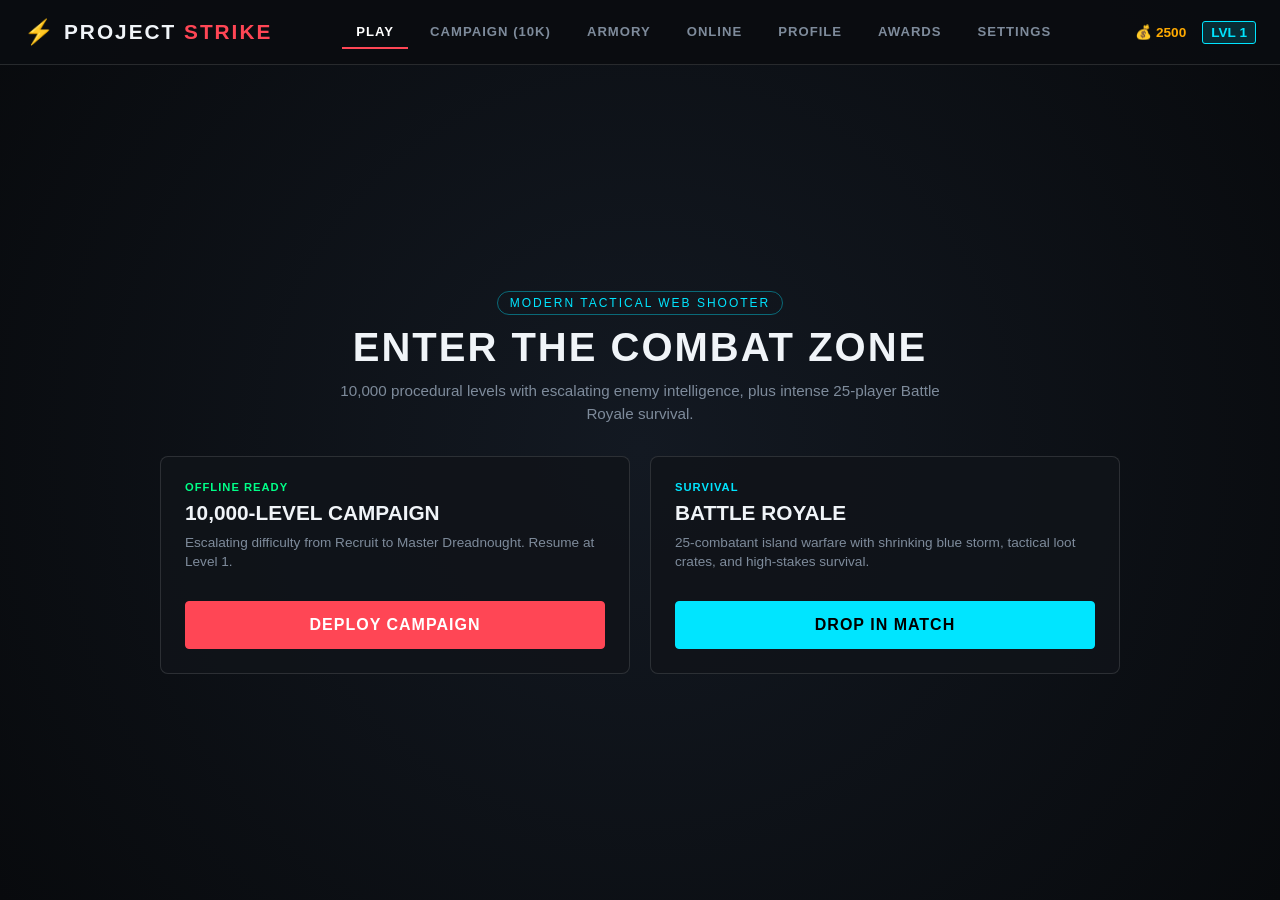
==== project-strike/index.html @ 1342c11d "Deploy Project Strike 3D game to /project-strike" ====
<!DOCTYPE html>
<html lang="en">
<head>
  <meta charset="UTF-8">
  <meta name="viewport" content="width=device-width, initial-scale=1.0, maximum-scale=1.0, user-scalable=no, viewport-fit=cover">
  <meta name="theme-color" content="#ff4655">
  <meta name="description" content="Project Strike: AAA-grade 3D browser battle shooter with 10,000 campaign levels and Battle Royale survival.">
  <title>PROJECT STRIKE | 3D Battle Shooter</title>
  <link rel="manifest" href="./assets/manifest-DiQVpED8.json">
  <style>
    :root {
      --bg-dark: #090b0e;
      --bg-panel: rgba(16, 20, 26, 0.88);
      --accent-red: #ff4655;
      --accent-cyan: #00e5ff;
      --accent-green: #00ff88;
      --accent-gold: #ffaa00;
      --text-main: #f0f4f8;
      --text-muted: #7e8b9b;
      --border-color: rgba(255, 255, 255, 0.12);
      --font-family: -apple-system, BlinkMacSystemFont, "Segoe UI", Roboto, "Helvetica Neue", Arial, sans-serif;
    }

    * {
      box-sizing: border-box;
      user-select: none;
      -webkit-user-select: none;
      margin: 0;
      padding: 0;
    }

    html, body {
      width: 100%;
      height: 100%;
      overflow: hidden;
      background-color: var(--bg-dark);
      font-family: var(--font-family);
      color: var(--text-main);
      touch-action: none;
    }

    canvas {
      display: block;
      width: 100%;
      height: 100%;
    }

    /* Loading Screen */
    #loading-screen {
      position: fixed;
      top: 0;
      left: 0;
      width: 100%;
      height: 100%;
      background: #090b0e;
      display: flex;
      flex-direction: column;
      align-items: center;
      justify-content: center;
      z-index: 9999;
      transition: opacity 0.4s ease;
    }

    .loading-logo {
      font-size: 2.8rem;
      font-weight: 900;
      letter-spacing: 4px;
      margin-bottom: 25px;
      text-shadow: 0 0 20px rgba(255, 70, 85, 0.6);
    }
    .loading-logo span { color: var(--accent-red); }

    .loading-bar-bg {
      width: 280px;
      height: 6px;
      background: rgba(255, 255, 255, 0.1);
      border-radius: 3px;
      overflow: hidden;
      margin-bottom: 12px;
    }
    #loading-bar-fill {
      width: 15%;
      height: 100%;
      background: linear-gradient(90deg, var(--accent-red), var(--accent-cyan));
      transition: width 0.1s ease;
    }
    .loading-text {
      font-size: 0.85rem;
      letter-spacing: 2px;
      color: var(--text-muted);
    }

    /* Buttons */
    .cyber-btn {
      background: rgba(255, 255, 255, 0.08);
      border: 1px solid var(--border-color);
      color: #fff;
      font-weight: 700;
      padding: 10px 20px;
      border-radius: 4px;
      cursor: pointer;
      font-size: 0.85rem;
      letter-spacing: 1px;
      transition: all 0.2s;
    }
    .cyber-btn:hover {
      background: rgba(255, 255, 255, 0.16);
      border-color: var(--accent-cyan);
    }
    .cyber-btn.primary {
      background: var(--accent-red);
      border-color: var(--accent-red);
    }
    .cyber-btn.primary:hover {
      background: #ff5e6c;
      box-shadow: 0 0 15px rgba(255, 70, 85, 0.5);
    }
    .cyber-btn.accent {
      background: var(--accent-cyan);
      border-color: var(--accent-cyan);
      color: #000;
    }
    .cyber-btn.danger {
      background: #c62828;
      border-color: #c62828;
    }
    .cyber-btn.large {
      padding: 14px 28px;
      font-size: 1rem;
      width: 100%;
      margin-top: 15px;
    }

    /* Main Menu */
    #main-menu {
      position: fixed;
      top: 0;
      left: 0;
      width: 100%;
      height: 100%;
      display: flex;
      flex-direction: column;
      z-index: 100;
      background: radial-gradient(circle at center, #131922 0%, #080a0d 100%);
    }

    #menu-header {
      height: 65px;
      display: flex;
      align-items: center;
      justify-content: space-between;
      padding: 0 24px;
      border-bottom: 1px solid var(--border-color);
      background: rgba(10, 12, 16, 0.95);
    }

    .brand {
      display: flex;
      align-items: center;
      gap: 8px;
      font-size: 1.3rem;
      font-weight: 900;
      letter-spacing: 2px;
    }
    .brand .accent { color: var(--accent-red); }
    .brand .logo-symbol { color: var(--accent-cyan); font-size: 1.5rem; }

    .nav-tabs {
      display: flex;
      gap: 8px;
      overflow-x: auto;
    }
    .nav-btn {
      background: none;
      border: none;
      color: var(--text-muted);
      font-weight: 700;
      font-size: 0.82rem;
      letter-spacing: 1px;
      padding: 8px 14px;
      cursor: pointer;
      border-bottom: 2px solid transparent;
      transition: all 0.2s;
    }
    .nav-btn:hover, .nav-btn.active {
      color: #fff;
      border-color: var(--accent-red);
    }

    .header-user-badge {
      display: flex;
      align-items: center;
      gap: 16px;
      font-size: 0.85rem;
      font-weight: 700;
    }
    .currency { color: var(--accent-gold); }
    .user-lvl {
      background: rgba(0, 229, 255, 0.15);
      border: 1px solid var(--accent-cyan);
      color: var(--accent-cyan);
      padding: 3px 8px;
      border-radius: 3px;
    }

    #menu-content {
      flex: 1;
      overflow-y: auto;
      padding: 24px;
      display: flex;
      align-items: center;
      justify-content: center;
    }

    .menu-tab-pane {
      display: none;
      width: 100%;
      max-width: 960px;
    }
    .menu-tab-pane.active {
      display: block;
    }

    /* Home Hero */
    .hero-banner {
      text-align: center;
    }
    .hero-badge {
      display: inline-block;
      font-size: 0.75rem;
      letter-spacing: 2px;
      color: var(--accent-cyan);
      margin-bottom: 10px;
      border: 1px solid rgba(0, 229, 255, 0.4);
      padding: 4px 12px;
      border-radius: 20px;
    }
    .hero-title {
      font-size: 2.5rem;
      font-weight: 900;
      letter-spacing: 2px;
      margin-bottom: 10px;
    }
    .hero-desc {
      color: var(--text-muted);
      max-width: 600px;
      margin: 0 auto 30px;
      font-size: 0.95rem;
      line-height: 1.5;
    }

    .mode-cards {
      display: grid;
      grid-template-columns: repeat(auto-fit, minmax(280px, 1fr));
      gap: 20px;
      text-align: left;
    }
    .mode-card {
      background: var(--bg-panel);
      border: 1px solid var(--border-color);
      border-radius: 8px;
      padding: 24px;
      position: relative;
      transition: all 0.25s;
    }
    .mode-card:hover {
      transform: translateY(-4px);
      border-color: var(--accent-red);
      box-shadow: 0 10px 30px rgba(0,0,0,0.5);
    }
    .mode-card.br-card:hover {
      border-color: var(--accent-cyan);
    }
    .card-tag {
      font-size: 0.7rem;
      font-weight: 800;
      letter-spacing: 1px;
      color: var(--accent-green);
      margin-bottom: 8px;
    }
    .br-tag { color: var(--accent-cyan); }
    .mode-card h3 {
      font-size: 1.3rem;
      margin-bottom: 8px;
    }
    .mode-card p {
      color: var(--text-muted);
      font-size: 0.85rem;
      line-height: 1.4;
      margin-bottom: 15px;
    }

    /* Campaign Tab */
    .campaign-header {
      margin-bottom: 20px;
    }
    .level-jump-bar {
      display: flex;
      align-items: center;
      gap: 10px;
      flex-wrap: wrap;
      background: var(--bg-panel);
      padding: 16px;
      border-radius: 6px;
      border: 1px solid var(--border-color);
      margin-bottom: 20px;
    }
    .level-jump-bar input {
      width: 100px;
      background: #0d1117;
      border: 1px solid var(--border-color);
      color: #fff;
      padding: 8px;
      border-radius: 4px;
      font-size: 1rem;
      font-weight: bold;
    }
    .preview-card {
      background: var(--bg-panel);
      border: 1px solid var(--border-color);
      padding: 20px;
      border-radius: 6px;
    }
    .tier-pill {
      font-weight: 800;
      font-size: 0.85rem;
      margin-bottom: 8px;
    }
    .preview-stats-grid {
      display: grid;
      grid-template-columns: repeat(auto-fit, minmax(140px, 1fr));
      gap: 10px;
      margin: 15px 0;
      background: rgba(0, 0, 0, 0.3);
      padding: 12px;
      border-radius: 4px;
      font-size: 0.9rem;
    }

    /* Armory Tab */
    .armory-layout {
      display: grid;
      grid-template-columns: 260px 1fr;
      gap: 20px;
      background: var(--bg-panel);
      border: 1px solid var(--border-color);
      border-radius: 8px;
      padding: 20px;
      min-height: 380px;
    }
    .weapons-sidebar {
      display: flex;
      flex-direction: column;
      gap: 8px;
      max-height: 380px;
      overflow-y: auto;
      padding-right: 8px;
    }
    .armory-item {
      padding: 10px 14px;
      background: rgba(255, 255, 255, 0.04);
      border: 1px solid transparent;
      border-radius: 4px;
      cursor: pointer;
    }
    .armory-item:hover, .armory-item.active {
      background: rgba(255, 255, 255, 0.1);
      border-color: var(--accent-cyan);
    }
    .armory-item .w-name { font-weight: 700; font-size: 0.9rem; }
    .armory-item .w-cat { font-size: 0.75rem; color: var(--text-muted); margin-top: 2px; }

    .weapon-details-pane {
      padding-left: 20px;
      border-left: 1px solid var(--border-color);
    }
    .armory-cat { color: var(--accent-cyan); font-size: 0.85rem; margin-bottom: 15px; }
    .stat-bars { display: flex; flex-direction: column; gap: 12px; margin-bottom: 20px; }
    .stat-row { display: flex; align-items: center; justify-content: space-between; font-size: 0.85rem; }
    .stat-row .bar-bg { width: 60%; height: 8px; background: #1a2028; border-radius: 4px; overflow: hidden; }
    .stat-row .bar-fill { height: 100%; background: var(--accent-cyan); width: 50%; }
    .armory-actions { display: flex; gap: 10px; }

    /* Profile & Settings & Multiplayer */
    .profile-grid, .settings-card, .mp-lobby-container {
      background: var(--bg-panel);
      border: 1px solid var(--border-color);
      border-radius: 8px;
      padding: 24px;
    }
    .profile-grid {
      display: grid;
      grid-template-columns: repeat(auto-fit, minmax(200px, 1fr));
      gap: 16px;
      margin-top: 15px;
    }
    .p-item { background: rgba(0,0,0,0.3); padding: 12px; border-radius: 4px; }
    .p-item .lbl { display: block; font-size: 0.75rem; color: var(--text-muted); margin-bottom: 4px; }
    .p-item .val { font-size: 1.1rem; font-weight: bold; color: var(--accent-cyan); }

    .setting-group { margin: 15px 0; display: flex; flex-direction: column; gap: 6px; }
    .setting-group label { font-size: 0.85rem; color: var(--text-muted); }
    .setting-group input[type="range"] { accent-color: var(--accent-red); }
    .cyber-select { background: #0c0e12; border: 1px solid var(--border-color); color: #fff; padding: 8px; border-radius: 4px; }
    .save-management { display: flex; gap: 10px; margin-top: 25px; flex-wrap: wrap; }

    .achievements-list { display: grid; grid-template-columns: repeat(auto-fit, minmax(280px, 1fr)); gap: 12px; }
    .achievement-card {
      background: var(--bg-panel);
      border: 1px solid var(--border-color);
      padding: 14px;
      border-radius: 6px;
      display: flex;
      align-items: center;
      gap: 12px;
    }
    .achievement-card.unlocked { border-color: var(--accent-green); background: rgba(0, 255, 136, 0.05); }
    .ach-icon { font-size: 1.6rem; }
    .ach-info h4 { font-size: 0.9rem; margin-bottom: 2px; }
    .ach-info p { font-size: 0.75rem; color: var(--text-muted); }
    .ach-status { margin-left: auto; font-size: 0.7rem; font-weight: 800; color: var(--text-muted); }
    .achievement-card.unlocked .ach-status { color: var(--accent-green); }

    /* In-Game HUD */
    #game-hud {
      position: fixed;
      top: 0;
      left: 0;
      width: 100%;
      height: 100%;
      pointer-events: none;
      z-index: 50;
      display: flex;
      flex-direction: column;
      justify-content: space-between;
      padding: 16px;
    }

    #hud-top {
      display: flex;
      justify-content: space-between;
      align-items: flex-start;
    }
    #compass-container {
      background: rgba(10, 15, 20, 0.7);
      border: 1px solid var(--border-color);
      padding: 6px 14px;
      border-radius: 4px;
      font-weight: bold;
      font-size: 0.85rem;
      letter-spacing: 1px;
    }
    #match-info-badge {
      display: flex;
      flex-direction: column;
      align-items: center;
      background: rgba(10, 15, 20, 0.7);
      border: 1px solid var(--border-color);
      padding: 6px 16px;
      border-radius: 4px;
    }
    #hud-level-badge { font-weight: 800; color: var(--accent-cyan); font-size: 0.85rem; }
    #hud-objective-desc { font-size: 0.75rem; color: var(--text-muted); margin-top: 2px; }

    #br-info-badge {
      display: flex;
      gap: 12px;
      background: rgba(10, 15, 20, 0.7);
      border: 1px solid var(--border-color);
      padding: 6px 14px;
      border-radius: 4px;
    }
    .br-stat .label { font-size: 0.65rem; color: var(--text-muted); display: block; }
    .br-stat .val { font-size: 0.95rem; font-weight: bold; color: var(--accent-gold); }

    /* Boss Bar */
    #boss-hud-container {
      width: 450px;
      max-width: 90%;
      margin: 10px auto 0;
      text-align: center;
    }
    #boss-name { font-size: 0.85rem; font-weight: 800; letter-spacing: 2px; color: #ff3344; margin-bottom: 4px; }
    .boss-bar-bg {
      height: 12px;
      background: rgba(0, 0, 0, 0.7);
      border: 1px solid #ff3344;
      border-radius: 6px;
      overflow: hidden;
      position: relative;
    }
    #boss-hp-fill { height: 100%; background: #ff3344; width: 100%; transition: width 0.1s; }
    #boss-shield-fill { position: absolute; top: 0; left: 0; height: 100%; background: #00e5ff; width: 100%; opacity: 0.8; }

    /* Kill Feed */
    #kill-feed-container {
      position: absolute;
      top: 75px;
      right: 16px;
      display: flex;
      flex-direction: column;
      gap: 6px;
    }
    .kill-feed-item {
      background: rgba(0, 0, 0, 0.65);
      border-left: 3px solid var(--accent-red);
      padding: 4px 10px;
      font-size: 0.75rem;
      border-radius: 2px;
      animation: fadeIn 0.2s ease;
    }
    .kill-feed-item .killer { color: var(--accent-green); font-weight: bold; }
    .kill-feed-item .victim { color: #ff5566; font-weight: bold; }

    /* Crosshair */
    #crosshair {
      position: fixed;
      top: 50%;
      left: 50%;
      transform: translate(-50%, -50%);
      pointer-events: none;
      width: 32px;
      height: 32px;
    }
    .ch-part { position: absolute; background: #00ff88; border-radius: 1px; transition: transform 0.1s ease; }
    .ch-top { width: 2px; height: 8px; top: 0; left: 15px; }
    .ch-bottom { width: 2px; height: 8px; bottom: 0; left: 15px; }
    .ch-left { height: 2px; width: 8px; left: 0; top: 15px; }
    .ch-right { height: 2px; width: 8px; right: 0; top: 15px; }
    .ch-dot { width: 2px; height: 2px; top: 15px; left: 15px; background: #fff; }

    #crosshair.moving .ch-top { transform: translateY(-4px); }
    #crosshair.moving .ch-bottom { transform: translateY(4px); }
    #crosshair.moving .ch-left { transform: translateX(-4px); }
    #crosshair.moving .ch-right { transform: translateX(4px); }
    #crosshair.ads-active .ch-part { opacity: 0.35; }

    .hitmarker-x {
      position: absolute;
      top: 50%;
      left: 50%;
      width: 20px;
      height: 20px;
      transform: translate(-50%, -50%) rotate(45deg);
      display: none;
    }
    .hitmarker-x.active { display: block; }
    .hitmarker-x::before, .hitmarker-x::after {
      content: '';
      position: absolute;
      background: #fff;
    }
    .hitmarker-x::before { width: 2px; height: 100%; left: 9px; }
    .hitmarker-x::after { height: 2px; width: 100%; top: 9px; }
    .hitmarker-x.headshot::before, .hitmarker-x.headshot::after { background: #ff2233; }

    /* Damage Vignette */
    #damage-vignette {
      position: fixed;
      top: 0;
      left: 0;
      width: 100%;
      height: 100%;
      box-shadow: inset 0 0 80px rgba(255, 0, 0, 0.8);
      pointer-events: none;
      opacity: 0;
      transition: opacity 0.15s ease;
      z-index: 40;
    }

    /* Damage numbers */
    .damage-popup {
      position: fixed;
      color: #ffff00;
      font-weight: 900;
      font-size: 1.2rem;
      pointer-events: none;
      text-shadow: 0 0 5px #000, 1px 1px 2px #000;
      z-index: 60;
    }
    .damage-popup.headshot {
      color: #ff3344;
      font-size: 1.6rem;
    }

    /* Bottom HUD */
    #hud-bottom {
      display: flex;
      justify-content: space-between;
      align-items: flex-end;
    }
    #hud-vitals {
      display: flex;
      flex-direction: column;
      gap: 6px;
      width: 220px;
      background: rgba(10, 15, 20, 0.7);
      padding: 10px 14px;
      border-radius: 6px;
      border: 1px solid var(--border-color);
    }
    .bar-group { display: flex; align-items: center; gap: 8px; }
    .bar-icon { font-size: 0.9rem; }
    .meter-bg { flex: 1; height: 8px; background: rgba(255,255,255,0.1); border-radius: 4px; overflow: hidden; }
    .meter-fill { height: 100%; border-radius: 4px; transition: width 0.1s; }
    .meter-fill.armor { background: var(--accent-cyan); width: 50%; }
    .meter-fill.health { background: var(--accent-green); width: 100%; }
    .meter-fill.stamina { background: var(--accent-gold); width: 100%; }
    .meter-num { font-size: 0.8rem; font-weight: bold; width: 30px; text-align: right; }

    #hud-weapon {
      text-align: center;
      background: rgba(10, 15, 20, 0.7);
      border: 1px solid var(--border-color);
      padding: 10px 20px;
      border-radius: 6px;
    }
    #weapon-name-display { font-weight: 800; font-size: 1.1rem; color: #fff; }
    #ammo-display { font-size: 1.6rem; font-weight: 900; }
    #ammo-mag { color: var(--accent-cyan); }
    .ammo-slash { color: var(--text-muted); font-size: 1.2rem; }
    #ammo-reserve { color: var(--text-muted); font-size: 1.1rem; }
    #medkit-counter { font-size: 0.85rem; color: var(--accent-green); margin-top: 4px; font-weight: bold; }

    #minimap-wrapper {
      width: 120px;
      height: 120px;
      border-radius: 50%;
      overflow: hidden;
      border: 2px solid var(--border-color);
      box-shadow: 0 0 15px rgba(0,0,0,0.6);
    }

    /* Game Over Overlay */
    #game-over-overlay {
      position: fixed;
      top: 0;
      left: 0;
      width: 100%;
      height: 100%;
      background: rgba(0, 0, 0, 0.85);
      display: flex;
      align-items: center;
      justify-content: center;
      z-index: 200;
      pointer-events: auto;
    }
    .overlay-card {
      background: var(--bg-panel);
      border: 1px solid var(--border-color);
      border-radius: 8px;
      padding: 32px;
      text-align: center;
      max-width: 440px;
      width: 90%;
    }
    .overlay-card h1 { font-size: 2rem; font-weight: 900; margin-bottom: 8px; }
    .overlay-card p { color: var(--text-muted); font-size: 0.95rem; margin-bottom: 20px; }
    #game-over-rewards {
      display: flex;
      justify-content: center;
      gap: 20px;
      margin-bottom: 24px;
      font-size: 1.2rem;
      font-weight: bold;
      color: var(--accent-gold);
    }
    .overlay-buttons { display: flex; flex-direction: column; gap: 10px; }

    /* Performance Monitor */
    #perf-monitor {
      position: fixed;
      bottom: 8px;
      left: 8px;
      background: rgba(0,0,0,0.6);
      padding: 4px 8px;
      border-radius: 4px;
      font-size: 0.7rem;
      font-family: monospace;
      color: var(--accent-green);
      pointer-events: none;
      z-index: 90;
    }

    /* Mobile Touch Controls */
    #touch-controls-container {
      position: fixed;
      top: 0;
      left: 0;
      width: 100%;
      height: 100%;
      pointer-events: none;
      z-index: 80;
    }
    #joystick-zone {
      position: absolute;
      left: 0;
      bottom: 0;
      width: 45%;
      height: 65%;
      pointer-events: auto;
    }
    #joystick-base {
      position: absolute;
      width: 110px;
      height: 110px;
      border-radius: 50%;
      border: 2px solid rgba(255, 255, 255, 0.25);
      background: rgba(0, 0, 0, 0.35);
      transform: translate(-50%, -50%);
      display: none;
      pointer-events: none;
    }
    #joystick-stick {
      position: absolute;
      top: 50%;
      left: 50%;
      width: 44px;
      height: 44px;
      border-radius: 50%;
      background: var(--accent-cyan);
      box-shadow: 0 0 10px var(--accent-cyan);
      transform: translate(-50%, -50%);
    }

    #touch-actions {
      position: absolute;
      right: 16px;
      bottom: 20px;
      display: grid;
      grid-template-columns: repeat(3, 58px);
      gap: 12px;
      pointer-events: auto;
    }
    .touch-btn {
      width: 58px;
      height: 58px;
      border-radius: 50%;
      background: rgba(20, 26, 35, 0.75);
      border: 2px solid rgba(255, 255, 255, 0.2);
      color: #fff;
      font-size: 1.3rem;
      display: flex;
      align-items: center;
      justify-content: center;
      cursor: pointer;
      touch-action: none;
    }
    .touch-btn:active {
      transform: scale(0.92);
      background: rgba(255, 255, 255, 0.3);
    }
    .touch-btn.fire-btn {
      background: rgba(255, 70, 85, 0.85);
      border-color: #ff4655;
      font-size: 1.6rem;
      grid-column: 2 / 3;
      grid-row: 1 / 2;
    }

    @keyframes fadeIn {
      from { opacity: 0; transform: translateX(10px); }
      to { opacity: 1; transform: translateX(0); }
    }

    /* Small Screen Responsive */
    @media (max-width: 768px) {
      .hero-title { font-size: 1.8rem; }
      .nav-tabs { max-width: 60%; }
      .armory-layout { grid-template-columns: 1fr; }
      #hud-bottom { flex-wrap: wrap; gap: 10px; }
      #minimap-wrapper { width: 90px; height: 90px; }
    }
  </style>
  <script type="module" crossorigin src="./assets/index-BllBB9-k.js"></script>
</head>
<body>

  <!-- Loading Splash Screen -->
  <div id="loading-screen">
    <div class="loading-logo">PROJECT <span>STRIKE</span></div>
    <div class="loading-bar-bg">
      <div id="loading-bar-fill"></div>
    </div>
    <div class="loading-text">INITIALIZING HIGH-PRECISION TACTICAL ENGINE...</div>
  </div>

</body>
</html>
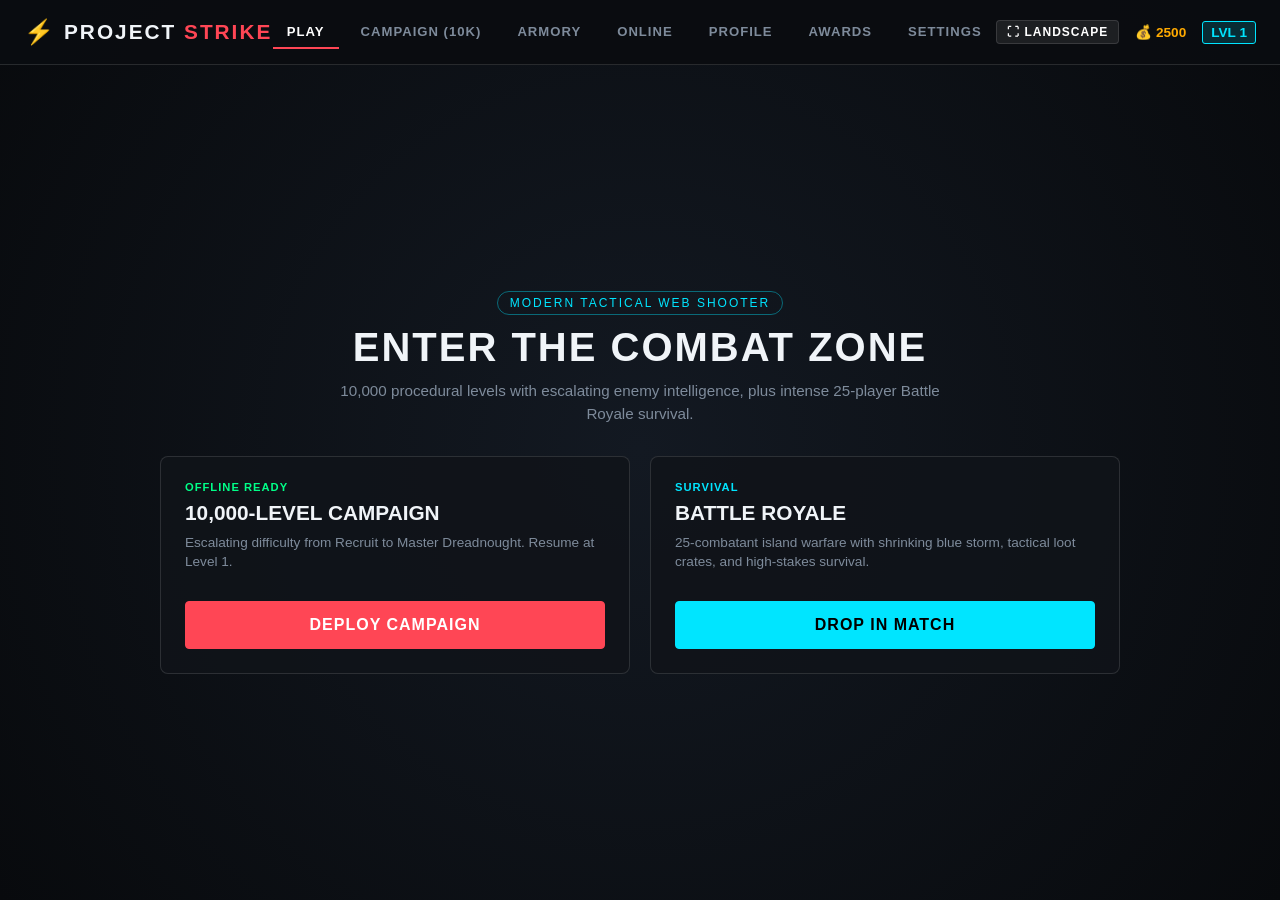
==== commit 91ca9206: "Update Project Strike with mobile horizontal landscape lock" ====
--- a/project-strike/index.html
+++ b/project-strike/index.html
@@ -763,6 +763,117 @@
       to { opacity: 1; transform: translateX(0); }
     }
 
+    /* Rotate Device Landscape Overlay */
+    #rotate-device-overlay {
+      position: fixed;
+      top: 0;
+      left: 0;
+      width: 100vw;
+      height: 100vh;
+      background: #090b0e;
+      display: none;
+      flex-direction: column;
+      align-items: center;
+      justify-content: center;
+      z-index: 999999;
+      text-align: center;
+      padding: 24px;
+      color: #fff;
+    }
+
+    /* Force landscape on mobile devices */
+    @media screen and (orientation: portrait) {
+      #rotate-device-overlay {
+        display: flex !important;
+      }
+    }
+
+    .rotate-phone-anim {
+      width: 70px;
+      height: 110px;
+      border: 3px solid var(--accent-cyan);
+      border-radius: 12px;
+      display: flex;
+      align-items: center;
+      justify-content: center;
+      margin-bottom: 25px;
+      animation: rotatePhone 2.2s infinite ease-in-out;
+      box-shadow: 0 0 20px rgba(0, 229, 255, 0.4);
+    }
+    .phone-screen {
+      font-size: 1.8rem;
+      color: var(--accent-red);
+    }
+
+    @keyframes rotatePhone {
+      0%, 20% { transform: rotate(0deg); }
+      50%, 80% { transform: rotate(-90deg); }
+      100% { transform: rotate(-90deg); }
+    }
+
+    #rotate-device-overlay h2 {
+      font-size: 1.5rem;
+      font-weight: 900;
+      letter-spacing: 2px;
+      color: var(--accent-red);
+      margin-bottom: 12px;
+    }
+
+    #rotate-device-overlay p {
+      color: var(--text-muted);
+      font-size: 0.95rem;
+      max-width: 320px;
+      line-height: 1.5;
+    }
+
+    /* Mobile Landscape Optimization */
+    @media screen and (orientation: landscape) and (max-height: 520px) {
+      #menu-header {
+        height: 48px;
+        padding: 0 14px;
+      }
+      .brand { font-size: 1.05rem; }
+      .nav-btn { padding: 4px 8px; font-size: 0.72rem; }
+      .hero-title { font-size: 1.5rem; margin-bottom: 4px; }
+      .hero-desc { font-size: 0.78rem; margin-bottom: 12px; }
+      .mode-cards { gap: 10px; }
+      .mode-card { padding: 12px 16px; }
+      .mode-card h3 { font-size: 1.05rem; margin-bottom: 4px; }
+      .mode-card p { font-size: 0.75rem; margin-bottom: 8px; }
+      .cyber-btn.large { padding: 7px 14px; margin-top: 6px; font-size: 0.8rem; }
+      
+      /* Ergonomic touch controls in horizontal landscape */
+      #touch-actions {
+        right: 12px;
+        bottom: 12px;
+        gap: 8px;
+        grid-template-columns: repeat(3, 48px);
+      }
+      .touch-btn {
+        width: 48px;
+        height: 48px;
+        font-size: 1.1rem;
+      }
+      .touch-btn.fire-btn {
+        width: 52px;
+        height: 52px;
+        font-size: 1.3rem;
+      }
+      #hud-vitals {
+        width: 175px;
+        padding: 6px 10px;
+      }
+      #hud-weapon {
+        padding: 6px 14px;
+      }
+      #weapon-name-display { font-size: 0.95rem; }
+      #ammo-display { font-size: 1.3rem; }
+      #minimap-wrapper {
+        width: 80px;
+        height: 80px;
+      }
+    }
+
     /* Small Screen Responsive */
     @media (max-width: 768px) {
       .hero-title { font-size: 1.8rem; }
@@ -772,9 +883,21 @@
       #minimap-wrapper { width: 90px; height: 90px; }
     }
   </style>
-  <script type="module" crossorigin src="./assets/index-BllBB9-k.js"></script>
+  <script type="module" crossorigin src="./assets/index-1W10T8KH.js"></script>
 </head>
 <body>
+
+  <!-- Landscape Orientation Warning for Mobile Devices -->
+  <div id="rotate-device-overlay">
+    <div class="rotate-phone-anim">
+      <div class="phone-screen">⚡</div>
+    </div>
+    <h2>ROTATE TO HORIZONTAL MODE</h2>
+    <p>PROJECT STRIKE is a mobile battle shooter built for horizontal (landscape) gameplay. Rotate your phone sideways to play.</p>
+    <button id="btn-force-landscape" class="cyber-btn primary" style="margin-top: 20px; font-size: 0.95rem; padding: 12px 24px;">
+      LOCK LANDSCAPE & FULLSCREEN 🔄
+    </button>
+  </div>
 
   <!-- Loading Splash Screen -->
   <div id="loading-screen">
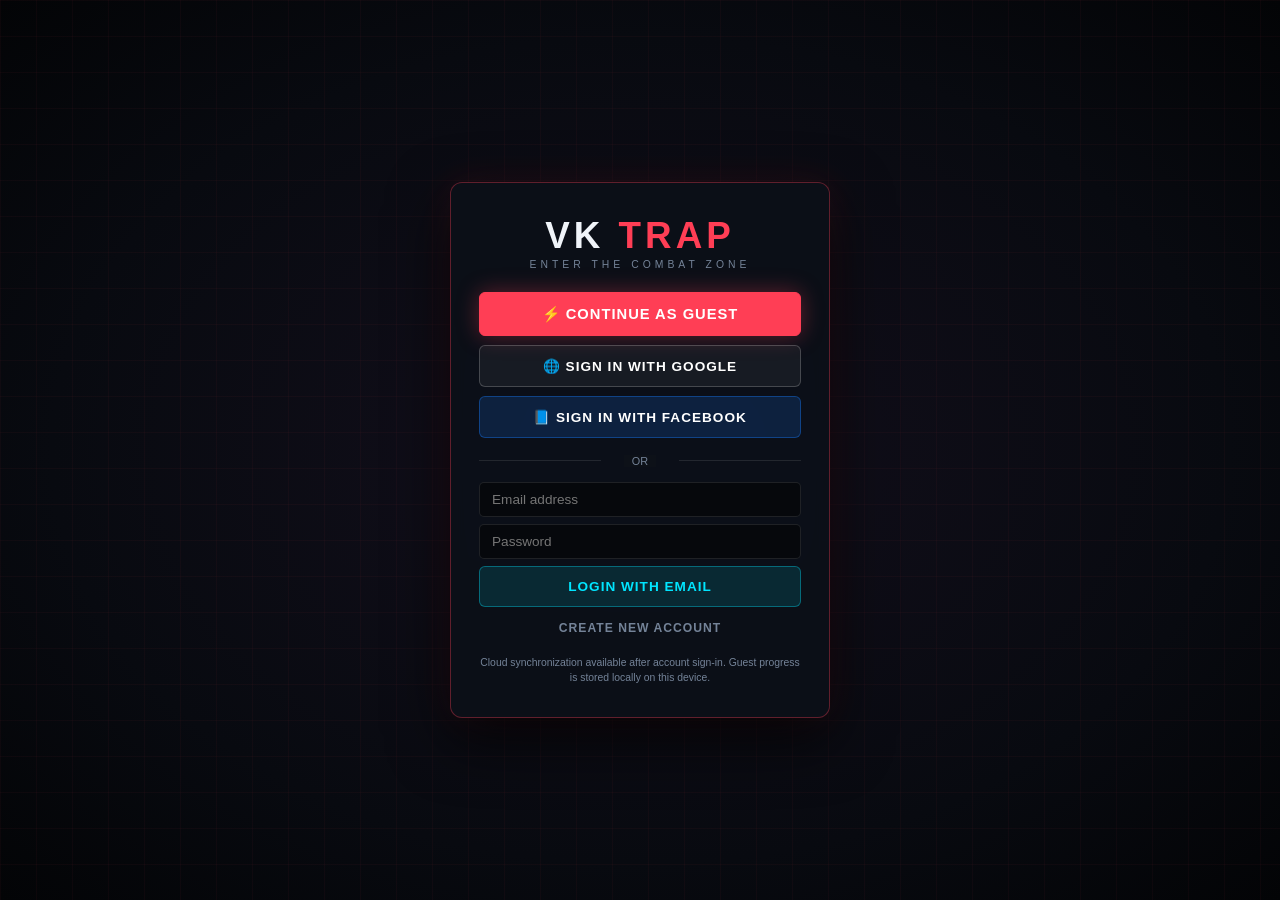
==== commit 2d92ffae: "Deploy VK TRAP: 100 levels, professional mobile controls, custom HUD, weapon customization, account " ====
--- a/project-strike/index.html
+++ b/project-strike/index.html
@@ -3,22 +3,33 @@
 <head>
   <meta charset="UTF-8">
   <meta name="viewport" content="width=device-width, initial-scale=1.0, maximum-scale=1.0, user-scalable=no, viewport-fit=cover">
-  <meta name="theme-color" content="#ff4655">
-  <meta name="description" content="Project Strike: AAA-grade 3D browser battle shooter with 10,000 campaign levels and Battle Royale survival.">
-  <title>PROJECT STRIKE | 3D Battle Shooter</title>
-  <link rel="manifest" href="./assets/manifest-DiQVpED8.json">
+  <meta name="theme-color" content="#ff3e55">
+  <meta name="description" content="VK TRAP: Competitive mobile battle shooter. 100 campaign levels, Battle Royale survival, customizable HUD, 12 original weapons.">
+  <title>VK TRAP | Competitive Mobile Shooter</title>
+  <link rel="manifest" href="./assets/manifest-tGj0nh29.json">
   <style>
     :root {
-      --bg-dark: #090b0e;
-      --bg-panel: rgba(16, 20, 26, 0.88);
-      --accent-red: #ff4655;
+      --bg-dark: #08090c;
+      --bg-panel: rgba(13, 17, 24, 0.94);
+      --bg-panel-solid: #0d1118;
+      --accent-red: #ff3e55;
+      --accent-red-hover: #ff5e70;
       --accent-cyan: #00e5ff;
       --accent-green: #00ff88;
-      --accent-gold: #ffaa00;
-      --text-main: #f0f4f8;
-      --text-muted: #7e8b9b;
-      --border-color: rgba(255, 255, 255, 0.12);
+      --accent-gold: #ffb800;
+      --accent-purple: #9b51e0;
+      --text-main: #f0f4f9;
+      --text-muted: #748398;
+      --border-color: rgba(255, 255, 255, 0.10);
+      --border-accent: rgba(255, 62, 85, 0.35);
+      --glow-red: rgba(255, 62, 85, 0.35);
+      --glow-cyan: rgba(0, 229, 255, 0.30);
       --font-family: -apple-system, BlinkMacSystemFont, "Segoe UI", Roboto, "Helvetica Neue", Arial, sans-serif;
+      --font-mono: 'Courier New', Courier, monospace;
+      --safe-top: env(safe-area-inset-top, 0px);
+      --safe-bottom: env(safe-area-inset-bottom, 0px);
+      --safe-left: env(safe-area-inset-left, 0px);
+      --safe-right: env(safe-area-inset-right, 0px);
     }
 
     * {
@@ -27,6 +38,7 @@
       -webkit-user-select: none;
       margin: 0;
       padding: 0;
+      -webkit-tap-highlight-color: transparent;
     }
 
     html, body {
@@ -45,14 +57,22 @@
       height: 100%;
     }
 
+    /* Subtle Cinematic Scanlines */
+    .scanline-overlay {
+      position: fixed;
+      top: 0; left: 0;
+      width: 100%; height: 100%;
+      background: repeating-linear-gradient(0deg, transparent, transparent 2px, rgba(0,0,0,0.03) 2px, rgba(0,0,0,0.03) 4px);
+      pointer-events: none;
+      z-index: 2;
+    }
+
     /* Loading Screen */
     #loading-screen {
       position: fixed;
-      top: 0;
-      left: 0;
-      width: 100%;
-      height: 100%;
-      background: #090b0e;
+      top: 0; left: 0;
+      width: 100%; height: 100%;
+      background: radial-gradient(ellipse at center, #121824 0%, #08090c 70%, #040507 100%);
       display: flex;
       flex-direction: column;
       align-items: center;
@@ -61,33 +81,61 @@
       transition: opacity 0.4s ease;
     }
 
+    .loading-screen-inner {
+      display: flex;
+      flex-direction: column;
+      align-items: center;
+      text-align: center;
+      padding: 20px;
+    }
+
     .loading-logo {
-      font-size: 2.8rem;
+      font-size: 3.6rem;
       font-weight: 900;
+      letter-spacing: 6px;
+      margin-bottom: 2px;
+      animation: logoGlow 2.5s ease-in-out infinite alternate;
+    }
+    .loading-logo .accent-text {
+      color: var(--accent-red);
+      text-shadow: 0 0 25px rgba(255, 62, 85, 0.7);
+    }
+    @keyframes logoGlow {
+      0% { text-shadow: 0 0 20px rgba(255, 62, 85, 0.3); }
+      100% { text-shadow: 0 0 45px rgba(255, 62, 85, 0.8), 0 0 80px rgba(255, 62, 85, 0.3); }
+    }
+
+    .loading-tagline {
+      font-size: 0.72rem;
+      font-weight: 800;
       letter-spacing: 4px;
-      margin-bottom: 25px;
-      text-shadow: 0 0 20px rgba(255, 70, 85, 0.6);
-    }
-    .loading-logo span { color: var(--accent-red); }
+      color: var(--text-muted);
+      margin-bottom: 30px;
+      margin-top: -4px;
+    }
 
     .loading-bar-bg {
-      width: 280px;
+      width: 320px;
+      max-width: 80vw;
       height: 6px;
-      background: rgba(255, 255, 255, 0.1);
+      background: rgba(255, 255, 255, 0.08);
       border-radius: 3px;
       overflow: hidden;
-      margin-bottom: 12px;
+      margin-bottom: 14px;
+      border: 1px solid var(--border-color);
     }
     #loading-bar-fill {
       width: 15%;
       height: 100%;
       background: linear-gradient(90deg, var(--accent-red), var(--accent-cyan));
-      transition: width 0.1s ease;
+      box-shadow: 0 0 12px var(--accent-cyan);
+      transition: width 0.15s ease;
     }
     .loading-text {
-      font-size: 0.85rem;
+      font-size: 0.75rem;
       letter-spacing: 2px;
       color: var(--text-muted);
+      font-family: var(--font-mono);
     }
 
     /* Buttons */
@@ -96,91 +144,245 @@
       border: 1px solid var(--border-color);
       color: #fff;
       font-weight: 700;
-      padding: 10px 20px;
+      padding: 9px 18px;
       border-radius: 4px;
       cursor: pointer;
-      font-size: 0.85rem;
+      font-size: 0.82rem;
       letter-spacing: 1px;
-      transition: all 0.2s;
+      transition: all 0.2s ease;
+      display: inline-flex;
+      align-items: center;
+      justify-content: center;
+      gap: 6px;
     }
     .cyber-btn:hover {
       background: rgba(255, 255, 255, 0.16);
       border-color: var(--accent-cyan);
+      box-shadow: 0 0 10px rgba(0, 229, 255, 0.2);
     }
     .cyber-btn.primary {
       background: var(--accent-red);
       border-color: var(--accent-red);
+      color: #fff;
     }
     .cyber-btn.primary:hover {
-      background: #ff5e6c;
-      box-shadow: 0 0 15px rgba(255, 70, 85, 0.5);
+      background: var(--accent-red-hover);
+      box-shadow: 0 0 18px rgba(255, 62, 85, 0.5);
     }
     .cyber-btn.accent {
       background: var(--accent-cyan);
       border-color: var(--accent-cyan);
       color: #000;
     }
+    .cyber-btn.accent:hover {
+      box-shadow: 0 0 18px rgba(0, 229, 255, 0.5);
+    }
     .cyber-btn.danger {
       background: #c62828;
       border-color: #c62828;
     }
     .cyber-btn.large {
-      padding: 14px 28px;
-      font-size: 1rem;
+      padding: 13px 26px;
+      font-size: 0.95rem;
       width: 100%;
-      margin-top: 15px;
-    }
-
-    /* Main Menu */
+      margin-top: 14px;
+    }
+
+    /* Login Screen Overlay */
+    #login-screen {
+      position: fixed;
+      top: 0; left: 0;
+      width: 100%; height: 100%;
+      z-index: 500;
+      display: none;
+      align-items: center;
+      justify-content: center;
+      background: radial-gradient(ellipse at center, #130f1c 0%, #080a10 65%, #030406 100%);
+      padding: 16px;
+    }
+    .login-bg-art {
+      position: absolute;
+      top: 0; left: 0;
+      width: 100%; height: 100%;
+      background-image:
+        linear-gradient(rgba(255,62,85,0.035) 1px, transparent 1px),
+        linear-gradient(90deg, rgba(255,62,85,0.035) 1px, transparent 1px);
+      background-size: 36px 36px;
+      pointer-events: none;
+    }
+    .login-card {
+      position: relative;
+      z-index: 1;
+      background: rgba(12, 16, 24, 0.96);
+      border: 1px solid rgba(255, 62, 85, 0.35);
+      border-radius: 12px;
+      padding: 32px 28px;
+      width: 100%;
+      max-width: 380px;
+      box-shadow: 0 20px 60px rgba(0,0,0,0.8), 0 0 35px rgba(255,62,85,0.12);
+      backdrop-filter: blur(8px);
+    }
+    .login-logo {
+      font-size: 2.3rem;
+      font-weight: 900;
+      letter-spacing: 4px;
+      text-align: center;
+      margin-bottom: 2px;
+    }
+    .login-logo span { color: var(--accent-red); }
+    .login-subtitle {
+      text-align: center;
+      font-size: 0.65rem;
+      letter-spacing: 4px;
+      color: var(--text-muted);
+      margin-bottom: 22px;
+    }
+    .login-options { display: flex; flex-direction: column; gap: 9px; }
+    .login-btn {
+      width: 100%;
+      padding: 12px;
+      border-radius: 6px;
+      border: 1px solid var(--border-color);
+      background: rgba(255,255,255,0.06);
+      color: #fff;
+      font-weight: 700;
+      font-size: 0.85rem;
+      letter-spacing: 1px;
+      cursor: pointer;
+      transition: all 0.2s ease;
+      text-align: center;
+    }
+    .login-btn:hover {
+      transform: translateY(-1px);
+      box-shadow: 0 4px 16px rgba(0,0,0,0.5);
+    }
+    .login-btn.guest-btn {
+      background: var(--accent-red);
+      border-color: var(--accent-red);
+      font-size: 0.92rem;
+      box-shadow: 0 0 22px rgba(255,62,85,0.35);
+    }
+    .login-btn.guest-btn:hover {
+      background: var(--accent-red-hover);
+      box-shadow: 0 0 32px rgba(255,62,85,0.6);
+    }
+    .login-btn.google-btn {
+      background: rgba(255,255,255,0.05);
+      border-color: rgba(255,255,255,0.2);
+    }
+    .login-btn.fb-btn {
+      background: rgba(24,119,242,0.18);
+      border-color: rgba(24,119,242,0.4);
+    }
+    .login-btn.email-btn {
+      background: rgba(0,229,255,0.12);
+      border-color: rgba(0,229,255,0.35);
+      color: var(--accent-cyan);
+    }
+    .login-btn.email-reg-btn {
+      background: none;
+      border-color: transparent;
+      color: var(--text-muted);
+      font-size: 0.76rem;
+      padding: 6px;
+    }
+    .login-divider {
+      text-align: center;
+      position: relative;
+      margin: 4px 0;
+    }
+    .login-divider::before, .login-divider::after {
+      content: '';
+      position: absolute;
+      top: 50%;
+      width: 38%;
+      height: 1px;
+      background: var(--border-color);
+    }
+    .login-divider::before { left: 0; }
+    .login-divider::after { right: 0; }
+    .login-divider span {
+      font-size: 0.68rem;
+      color: var(--text-muted);
+      padding: 0 8px;
+      background: var(--bg-panel-solid);
+    }
+    .email-login-form { display: flex; flex-direction: column; gap: 7px; }
+    .login-input {
+      width: 100%;
+      padding: 9px 12px;
+      background: rgba(0,0,0,0.45);
+      border: 1px solid var(--border-color);
+      border-radius: 5px;
+      color: #fff;
+      font-size: 0.85rem;
+      outline: none;
+      transition: border-color 0.2s;
+    }
+    .login-input:focus { border-color: var(--accent-red); }
+    .login-notice {
+      margin-top: 14px;
+      text-align: center;
+      font-size: 0.65rem;
+      color: var(--text-muted);
+      line-height: 1.4;
+    }
+
+    /* Main Menu Styles */
     #main-menu {
       position: fixed;
-      top: 0;
-      left: 0;
-      width: 100%;
-      height: 100%;
+      top: 0; left: 0;
+      width: 100%; height: 100%;
       display: flex;
       flex-direction: column;
       z-index: 100;
-      background: radial-gradient(circle at center, #131922 0%, #080a0d 100%);
+      background: radial-gradient(circle at center, #111722 0%, #06080d 100%);
     }
 
     #menu-header {
-      height: 65px;
+      height: 60px;
       display: flex;
       align-items: center;
       justify-content: space-between;
-      padding: 0 24px;
+      padding: 0 20px;
       border-bottom: 1px solid var(--border-color);
-      background: rgba(10, 12, 16, 0.95);
+      background: rgba(8, 11, 16, 0.95);
+      padding-left: max(20px, var(--safe-left));
+      padding-right: max(20px, var(--safe-right));
+      padding-top: var(--safe-top);
+      flex-shrink: 0;
     }
 
     .brand {
       display: flex;
       align-items: center;
       gap: 8px;
-      font-size: 1.3rem;
+      font-size: 1.25rem;
       font-weight: 900;
       letter-spacing: 2px;
     }
     .brand .accent { color: var(--accent-red); }
-    .brand .logo-symbol { color: var(--accent-cyan); font-size: 1.5rem; }
+    .brand .logo-symbol { color: var(--accent-cyan); font-size: 1.4rem; }
 
     .nav-tabs {
       display: flex;
-      gap: 8px;
+      gap: 6px;
       overflow-x: auto;
-    }
+      scrollbar-width: none;
+    }
+    .nav-tabs::-webkit-scrollbar { display: none; }
     .nav-btn {
       background: none;
       border: none;
       color: var(--text-muted);
       font-weight: 700;
-      font-size: 0.82rem;
+      font-size: 0.8rem;
       letter-spacing: 1px;
-      padding: 8px 14px;
+      padding: 8px 12px;
       cursor: pointer;
       border-bottom: 2px solid transparent;
-      transition: all 0.2s;
+      transition: all 0.2s ease;
+      white-space: nowrap;
     }
     .nav-btn:hover, .nav-btn.active {
       color: #fff;
@@ -190,250 +392,429 @@
     .header-user-badge {
       display: flex;
       align-items: center;
-      gap: 16px;
-      font-size: 0.85rem;
+      gap: 12px;
+      font-size: 0.82rem;
       font-weight: 700;
     }
     .currency { color: var(--accent-gold); }
     .user-lvl {
-      background: rgba(0, 229, 255, 0.15);
+      background: rgba(0, 229, 255, 0.12);
       border: 1px solid var(--accent-cyan);
       color: var(--accent-cyan);
-      padding: 3px 8px;
+      padding: 2px 7px;
       border-radius: 3px;
+    }
+    .user-name {
+      color: var(--text-main);
+      max-width: 100px;
+      overflow: hidden;
+      text-overflow: ellipsis;
+      white-space: nowrap;
     }
 
     #menu-content {
       flex: 1;
       overflow-y: auto;
-      padding: 24px;
+      padding: 20px;
       display: flex;
       align-items: center;
       justify-content: center;
+      padding-left: max(20px, var(--safe-left));
+      padding-right: max(20px, var(--safe-right));
+      padding-bottom: max(20px, var(--safe-bottom));
     }
 
     .menu-tab-pane {
       display: none;
       width: 100%;
       max-width: 960px;
-    }
-    .menu-tab-pane.active {
-      display: block;
-    }
-
-    /* Home Hero */
-    .hero-banner {
-      text-align: center;
-    }
+      animation: tabFadeIn 0.2s ease;
+    }
+    .menu-tab-pane.active { display: block; }
+    @keyframes tabFadeIn {
+      from { opacity: 0; transform: translateY(6px); }
+      to { opacity: 1; transform: translateY(0); }
+    }
+
+    /* Hero Banner */
+    .hero-banner { text-align: center; }
     .hero-badge {
       display: inline-block;
-      font-size: 0.75rem;
+      font-size: 0.72rem;
       letter-spacing: 2px;
       color: var(--accent-cyan);
-      margin-bottom: 10px;
+      margin-bottom: 8px;
       border: 1px solid rgba(0, 229, 255, 0.4);
-      padding: 4px 12px;
+      padding: 3px 12px;
       border-radius: 20px;
+      background: rgba(0, 229, 255, 0.05);
     }
     .hero-title {
-      font-size: 2.5rem;
+      font-size: 2.6rem;
       font-weight: 900;
       letter-spacing: 2px;
-      margin-bottom: 10px;
+      margin-bottom: 8px;
     }
     .hero-desc {
       color: var(--text-muted);
-      max-width: 600px;
-      margin: 0 auto 30px;
-      font-size: 0.95rem;
+      max-width: 580px;
+      margin: 0 auto 24px;
+      font-size: 0.9rem;
       line-height: 1.5;
     }
 
     .mode-cards {
       display: grid;
       grid-template-columns: repeat(auto-fit, minmax(280px, 1fr));
-      gap: 20px;
+      gap: 16px;
       text-align: left;
     }
     .mode-card {
       background: var(--bg-panel);
       border: 1px solid var(--border-color);
       border-radius: 8px;
-      padding: 24px;
-      position: relative;
-      transition: all 0.25s;
+      padding: 22px;
+      transition: all 0.25s ease;
+      cursor: pointer;
     }
     .mode-card:hover {
-      transform: translateY(-4px);
+      transform: translateY(-3px);
       border-color: var(--accent-red);
-      box-shadow: 0 10px 30px rgba(0,0,0,0.5);
+      box-shadow: 0 10px 30px rgba(0,0,0,0.5), 0 0 20px var(--glow-red);
     }
     .mode-card.br-card:hover {
       border-color: var(--accent-cyan);
+      box-shadow: 0 10px 30px rgba(0,0,0,0.5), 0 0 20px var(--glow-cyan);
     }
     .card-tag {
-      font-size: 0.7rem;
+      font-size: 0.68rem;
       font-weight: 800;
       letter-spacing: 1px;
       color: var(--accent-green);
-      margin-bottom: 8px;
+      margin-bottom: 6px;
     }
     .br-tag { color: var(--accent-cyan); }
-    .mode-card h3 {
-      font-size: 1.3rem;
-      margin-bottom: 8px;
-    }
+    .mode-card h3 { font-size: 1.25rem; margin-bottom: 6px; font-weight: 900; }
     .mode-card p {
       color: var(--text-muted);
-      font-size: 0.85rem;
+      font-size: 0.82rem;
       line-height: 1.4;
-      margin-bottom: 15px;
+      margin-bottom: 12px;
     }
 
     /* Campaign Tab */
-    .campaign-header {
-      margin-bottom: 20px;
-    }
+    .campaign-header { margin-bottom: 18px; }
+    .campaign-header h2 { font-size: 1.3rem; letter-spacing: 1px; }
+    .campaign-header p { font-size: 0.82rem; color: var(--text-muted); margin-top: 4px; }
     .level-jump-bar {
       display: flex;
       align-items: center;
-      gap: 10px;
+      gap: 8px;
       flex-wrap: wrap;
       background: var(--bg-panel);
-      padding: 16px;
+      padding: 14px;
       border-radius: 6px;
       border: 1px solid var(--border-color);
-      margin-bottom: 20px;
+      margin-bottom: 18px;
     }
     .level-jump-bar input {
-      width: 100px;
-      background: #0d1117;
+      width: 75px;
+      background: #090c12;
       border: 1px solid var(--border-color);
       color: #fff;
-      padding: 8px;
+      padding: 7px 10px;
       border-radius: 4px;
-      font-size: 1rem;
+      font-size: 0.95rem;
       font-weight: bold;
+      text-align: center;
     }
     .preview-card {
       background: var(--bg-panel);
       border: 1px solid var(--border-color);
-      padding: 20px;
+      padding: 18px;
       border-radius: 6px;
     }
     .tier-pill {
       font-weight: 800;
-      font-size: 0.85rem;
-      margin-bottom: 8px;
+      font-size: 0.82rem;
+      margin-bottom: 6px;
     }
     .preview-stats-grid {
       display: grid;
-      grid-template-columns: repeat(auto-fit, minmax(140px, 1fr));
-      gap: 10px;
-      margin: 15px 0;
-      background: rgba(0, 0, 0, 0.3);
+      grid-template-columns: repeat(auto-fit, minmax(130px, 1fr));
+      gap: 8px;
+      margin: 12px 0;
+      background: rgba(0, 0, 0, 0.35);
       padding: 12px;
       border-radius: 4px;
-      font-size: 0.9rem;
-    }
-
-    /* Armory Tab */
+      font-size: 0.85rem;
+    }
+
+    /* Armory / Loadout Tab */
     .armory-layout {
       display: grid;
-      grid-template-columns: 260px 1fr;
-      gap: 20px;
+      grid-template-columns: 250px 1fr;
+      gap: 18px;
       background: var(--bg-panel);
       border: 1px solid var(--border-color);
       border-radius: 8px;
-      padding: 20px;
+      padding: 18px;
       min-height: 380px;
     }
     .weapons-sidebar {
       display: flex;
       flex-direction: column;
-      gap: 8px;
+      gap: 6px;
       max-height: 380px;
       overflow-y: auto;
-      padding-right: 8px;
+      padding-right: 6px;
     }
     .armory-item {
-      padding: 10px 14px;
+      padding: 9px 12px;
       background: rgba(255, 255, 255, 0.04);
       border: 1px solid transparent;
       border-radius: 4px;
       cursor: pointer;
+      transition: all 0.2s ease;
     }
     .armory-item:hover, .armory-item.active {
       background: rgba(255, 255, 255, 0.1);
       border-color: var(--accent-cyan);
     }
-    .armory-item .w-name { font-weight: 700; font-size: 0.9rem; }
-    .armory-item .w-cat { font-size: 0.75rem; color: var(--text-muted); margin-top: 2px; }
+    .armory-item .w-name { font-weight: 700; font-size: 0.88rem; }
+    .armory-item .w-cat { font-size: 0.72rem; color: var(--text-muted); margin-top: 2px; }
 
     .weapon-details-pane {
-      padding-left: 20px;
+      padding-left: 18px;
       border-left: 1px solid var(--border-color);
     }
-    .armory-cat { color: var(--accent-cyan); font-size: 0.85rem; margin-bottom: 15px; }
-    .stat-bars { display: flex; flex-direction: column; gap: 12px; margin-bottom: 20px; }
-    .stat-row { display: flex; align-items: center; justify-content: space-between; font-size: 0.85rem; }
-    .stat-row .bar-bg { width: 60%; height: 8px; background: #1a2028; border-radius: 4px; overflow: hidden; }
-    .stat-row .bar-fill { height: 100%; background: var(--accent-cyan); width: 50%; }
-    .armory-actions { display: flex; gap: 10px; }
-
-    /* Profile & Settings & Multiplayer */
-    .profile-grid, .settings-card, .mp-lobby-container {
+    .armory-cat { color: var(--accent-cyan); font-size: 0.82rem; margin-bottom: 12px; font-weight: 700; }
+    .stat-bars { display: flex; flex-direction: column; gap: 10px; margin-bottom: 18px; }
+    .stat-row { display: flex; align-items: center; justify-content: space-between; font-size: 0.82rem; }
+    .stat-row .bar-bg { width: 58%; height: 7px; background: #161c24; border-radius: 4px; overflow: hidden; }
+    .stat-row .bar-fill { height: 100%; background: var(--accent-cyan); width: 50%; border-radius: 4px; }
+    .armory-actions { display: flex; gap: 10px; flex-wrap: wrap; }
+
+    /* Attachment slots */
+    .attachment-slots {
+      margin-top: 14px;
+      border-top: 1px solid var(--border-color);
+      padding-top: 12px;
+    }
+    .att-slot {
+      display: flex;
+      align-items: center;
+      gap: 10px;
+      padding: 7px 10px;
+      background: rgba(0,0,0,0.3);
+      border-radius: 4px;
+      border: 1px solid var(--border-color);
+      margin-bottom: 5px;
+      font-size: 0.8rem;
+    }
+    .att-slot-name { color: var(--text-muted); font-size: 0.72rem; letter-spacing: 1px; width: 75px; }
+    .att-slot-equipped { color: var(--accent-cyan); font-weight: 700; }
+
+    /* Missions Tab */
+    .missions-section {
       background: var(--bg-panel);
       border: 1px solid var(--border-color);
       border-radius: 8px;
-      padding: 24px;
-    }
-    .profile-grid {
+      padding: 18px;
+    }
+    .section-header { display: flex; justify-content: space-between; align-items: center; margin-bottom: 14px; }
+    .section-header h3 { font-size: 0.95rem; letter-spacing: 2px; }
+    .reset-timer { font-size: 0.72rem; color: var(--accent-cyan); font-family: var(--font-mono); }
+    .missions-list { display: flex; flex-direction: column; gap: 8px; }
+    .mission-item {
+      background: rgba(0,0,0,0.3);
+      border: 1px solid var(--border-color);
+      border-radius: 5px;
+      padding: 10px 14px;
+      display: flex;
+      align-items: center;
+      gap: 14px;
+    }
+    .mission-item.completed { border-color: var(--accent-green); opacity: 0.8; }
+    .mission-desc { flex: 1; font-size: 0.82rem; }
+    .mission-progress-bar { width: 90px; height: 5px; background: rgba(255,255,255,0.1); border-radius: 3px; overflow: hidden; }
+    .mission-progress-fill { height: 100%; background: var(--accent-cyan); }
+    .mission-reward { font-size: 0.75rem; color: var(--accent-gold); font-weight: 800; white-space: nowrap; }
+    .login-streak-card { background: rgba(0,0,0,0.3); border-radius: 6px; padding: 16px; text-align: center; }
+    .streak-days { font-size: 2.8rem; font-weight: 900; color: var(--accent-gold); line-height: 1; }
+    .streak-label { font-size: 0.75rem; color: var(--text-muted); letter-spacing: 2px; margin-top: 4px; margin-bottom: 14px; }
+    .streak-rewards { display: flex; gap: 8px; justify-content: center; flex-wrap: wrap; }
+    .streak-day {
+      background: rgba(255,255,255,0.04);
+      border: 1px solid var(--border-color);
+      border-radius: 5px;
+      padding: 6px 10px;
+      font-size: 0.72rem;
+      text-align: center;
+      color: var(--text-muted);
+    }
+    .streak-day.earned { border-color: var(--accent-gold); color: var(--accent-gold); background: rgba(255, 184, 0, 0.08); }
+
+    /* Achievements */
+    .achievements-list { display: grid; grid-template-columns: repeat(auto-fit, minmax(260px, 1fr)); gap: 10px; }
+    .achievement-card {
+      background: rgba(0, 0, 0, 0.25);
+      border: 1px solid var(--border-color);
+      padding: 12px;
+      border-radius: 5px;
+      display: flex;
+      align-items: center;
+      gap: 12px;
+    }
+    .achievement-card.unlocked { border-color: var(--accent-green); background: rgba(0, 255, 136, 0.05); }
+    .ach-icon { font-size: 1.5rem; }
+    .ach-info h4 { font-size: 0.85rem; margin-bottom: 2px; }
+    .ach-info p { font-size: 0.72rem; color: var(--text-muted); }
+    .ach-status { margin-left: auto; font-size: 0.68rem; font-weight: 800; color: var(--text-muted); }
+    .achievement-card.unlocked .ach-status { color: var(--accent-green); }
+
+    /* Profile Tab */
+    .profile-layout { display: flex; flex-direction: column; gap: 16px; }
+    .profile-identity-card {
+      background: var(--bg-panel);
+      border: 1px solid var(--border-color);
+      border-radius: 8px;
+      padding: 20px;
+      display: flex;
+      gap: 20px;
+      align-items: center;
+    }
+    .profile-avatar-ring { position: relative; flex-shrink: 0; }
+    .profile-avatar {
+      width: 74px;
+      height: 74px;
+      border-radius: 50%;
+      background: rgba(255, 62, 85, 0.12);
+      border: 3px solid var(--accent-red);
+      display: flex;
+      align-items: center;
+      justify-content: center;
+      font-size: 2.2rem;
+      box-shadow: 0 0 20px var(--glow-red);
+    }
+    .profile-rank-badge {
+      position: absolute;
+      bottom: -6px; right: -6px;
+      background: var(--accent-red);
+      color: #fff;
+      font-size: 0.65rem;
+      font-weight: 900;
+      padding: 2px 7px;
+      border-radius: 10px;
+    }
+    .profile-username { font-size: 1.4rem; font-weight: 900; letter-spacing: 1px; }
+    .profile-tag { font-size: 0.68rem; color: var(--text-muted); letter-spacing: 2px; margin-top: 2px; margin-bottom: 8px; }
+    .xp-bar-section { margin-top: 6px; }
+    .xp-bar-bg { height: 6px; background: rgba(255,255,255,0.08); border-radius: 3px; overflow: hidden; width: 190px; }
+    .xp-bar-fill { height: 100%; background: linear-gradient(90deg, var(--accent-red), var(--accent-gold)); width: 0%; transition: width 0.5s; }
+    .xp-text { font-size: 0.7rem; color: var(--text-muted); margin-top: 4px; }
+
+    .profile-stats-grid {
       display: grid;
-      grid-template-columns: repeat(auto-fit, minmax(200px, 1fr));
-      gap: 16px;
-      margin-top: 15px;
-    }
-    .p-item { background: rgba(0,0,0,0.3); padding: 12px; border-radius: 4px; }
-    .p-item .lbl { display: block; font-size: 0.75rem; color: var(--text-muted); margin-bottom: 4px; }
-    .p-item .val { font-size: 1.1rem; font-weight: bold; color: var(--accent-cyan); }
-
-    .setting-group { margin: 15px 0; display: flex; flex-direction: column; gap: 6px; }
-    .setting-group label { font-size: 0.85rem; color: var(--text-muted); }
-    .setting-group input[type="range"] { accent-color: var(--accent-red); }
-    .cyber-select { background: #0c0e12; border: 1px solid var(--border-color); color: #fff; padding: 8px; border-radius: 4px; }
-    .save-management { display: flex; gap: 10px; margin-top: 25px; flex-wrap: wrap; }
-
-    .achievements-list { display: grid; grid-template-columns: repeat(auto-fit, minmax(280px, 1fr)); gap: 12px; }
-    .achievement-card {
+      grid-template-columns: repeat(auto-fit, minmax(130px, 1fr));
+      gap: 10px;
+    }
+    .pstat-card {
       background: var(--bg-panel);
       border: 1px solid var(--border-color);
+      border-radius: 6px;
       padding: 14px;
-      border-radius: 6px;
-      display: flex;
-      align-items: center;
-      gap: 12px;
-    }
-    .achievement-card.unlocked { border-color: var(--accent-green); background: rgba(0, 255, 136, 0.05); }
-    .ach-icon { font-size: 1.6rem; }
-    .ach-info h4 { font-size: 0.9rem; margin-bottom: 2px; }
-    .ach-info p { font-size: 0.75rem; color: var(--text-muted); }
-    .ach-status { margin-left: auto; font-size: 0.7rem; font-weight: 800; color: var(--text-muted); }
-    .achievement-card.unlocked .ach-status { color: var(--accent-green); }
+      text-align: center;
+      transition: border-color 0.2s;
+    }
+    .pstat-card:hover { border-color: var(--accent-cyan); }
+    .pstat-icon { font-size: 1.4rem; margin-bottom: 4px; }
+    .pstat-val { font-size: 1.3rem; font-weight: 900; color: var(--accent-cyan); }
+    .pstat-lbl { font-size: 0.65rem; color: var(--text-muted); letter-spacing: 1px; margin-top: 3px; }
+
+    /* Settings Sections */
+    .settings-section {
+      background: var(--bg-panel);
+      border: 1px solid var(--border-color);
+      border-radius: 8px;
+      padding: 16px;
+      margin-bottom: 14px;
+    }
+    .settings-section-title {
+      font-size: 0.72rem;
+      letter-spacing: 2px;
+      color: var(--accent-cyan);
+      margin-bottom: 12px;
+      border-bottom: 1px solid var(--border-color);
+      padding-bottom: 6px;
+    }
+    .setting-group { margin: 10px 0; display: flex; flex-direction: column; gap: 5px; }
+    .setting-group label { font-size: 0.8rem; color: var(--text-muted); display: flex; justify-content: space-between; }
+    .setting-group input[type="range"] { accent-color: var(--accent-red); cursor: pointer; }
+    .cyber-select {
+      background: #090c12;
+      border: 1px solid var(--border-color);
+      color: #fff;
+      padding: 7px 10px;
+      border-radius: 4px;
+      font-size: 0.85rem;
+    }
+    .toggle-group {
+      flex-direction: row;
+      align-items: center;
+      justify-content: space-between;
+    }
+    .toggle-switch {
+      position: relative;
+      display: inline-block;
+      width: 44px;
+      height: 22px;
+    }
+    .toggle-switch input { display: none; }
+    .toggle-slider {
+      position: absolute;
+      cursor: pointer;
+      top: 0; left: 0; right: 0; bottom: 0;
+      background: #181f2c;
+      border-radius: 22px;
+      border: 1px solid var(--border-color);
+      transition: 0.2s;
+    }
+    .toggle-slider::before {
+      content: '';
+      position: absolute;
+      height: 16px; width: 16px;
+      left: 2px; top: 2px;
+      background: var(--text-muted);
+      border-radius: 50%;
+      transition: 0.2s;
+    }
+    .toggle-switch input:checked + .toggle-slider { background: var(--accent-red); border-color: var(--accent-red); }
+    .toggle-switch input:checked + .toggle-slider::before { transform: translateX(22px); background: #fff; }
+
+    .save-management {
+      background: var(--bg-panel);
+      border: 1px solid var(--border-color);
+      border-radius: 8px;
+      padding: 16px;
+    }
+    .save-buttons { display: flex; gap: 10px; flex-wrap: wrap; }
 
     /* In-Game HUD */
     #game-hud {
       position: fixed;
-      top: 0;
-      left: 0;
-      width: 100%;
-      height: 100%;
+      top: 0; left: 0;
+      width: 100%; height: 100%;
       pointer-events: none;
       z-index: 50;
       display: flex;
       flex-direction: column;
       justify-content: space-between;
-      padding: 16px;
+      padding: 14px;
+      padding-top: max(14px, var(--safe-top));
+      padding-bottom: max(14px, var(--safe-bottom));
+      padding-left: max(14px, var(--safe-left));
+      padding-right: max(14px, var(--safe-right));
     }
 
     #hud-top {
@@ -442,50 +823,53 @@
       align-items: flex-start;
     }
     #compass-container {
-      background: rgba(10, 15, 20, 0.7);
-      border: 1px solid var(--border-color);
-      padding: 6px 14px;
+      background: rgba(8, 12, 18, 0.75);
+      border: 1px solid var(--border-color);
+      padding: 5px 12px;
       border-radius: 4px;
       font-weight: bold;
-      font-size: 0.85rem;
+      font-size: 0.8rem;
       letter-spacing: 1px;
+      backdrop-filter: blur(4px);
     }
     #match-info-badge {
       display: flex;
       flex-direction: column;
       align-items: center;
-      background: rgba(10, 15, 20, 0.7);
-      border: 1px solid var(--border-color);
-      padding: 6px 16px;
+      background: rgba(8, 12, 18, 0.75);
+      border: 1px solid var(--border-color);
+      padding: 5px 14px;
       border-radius: 4px;
-    }
-    #hud-level-badge { font-weight: 800; color: var(--accent-cyan); font-size: 0.85rem; }
-    #hud-objective-desc { font-size: 0.75rem; color: var(--text-muted); margin-top: 2px; }
+      backdrop-filter: blur(4px);
+    }
+    #hud-level-badge { font-weight: 800; color: var(--accent-cyan); font-size: 0.82rem; }
+    #hud-objective-desc { font-size: 0.72rem; color: var(--text-muted); margin-top: 2px; }
 
     #br-info-badge {
       display: flex;
-      gap: 12px;
-      background: rgba(10, 15, 20, 0.7);
-      border: 1px solid var(--border-color);
-      padding: 6px 14px;
+      gap: 10px;
+      background: rgba(8, 12, 18, 0.75);
+      border: 1px solid var(--border-color);
+      padding: 5px 12px;
       border-radius: 4px;
-    }
-    .br-stat .label { font-size: 0.65rem; color: var(--text-muted); display: block; }
-    .br-stat .val { font-size: 0.95rem; font-weight: bold; color: var(--accent-gold); }
+      backdrop-filter: blur(4px);
+    }
+    .br-stat .label { font-size: 0.6rem; color: var(--text-muted); display: block; }
+    .br-stat .val { font-size: 0.9rem; font-weight: bold; color: var(--accent-gold); }
 
     /* Boss Bar */
     #boss-hud-container {
-      width: 450px;
-      max-width: 90%;
-      margin: 10px auto 0;
+      width: 440px;
+      max-width: 88%;
+      margin: 8px auto 0;
       text-align: center;
     }
-    #boss-name { font-size: 0.85rem; font-weight: 800; letter-spacing: 2px; color: #ff3344; margin-bottom: 4px; }
+    #boss-name { font-size: 0.82rem; font-weight: 800; letter-spacing: 2px; color: #ff3344; margin-bottom: 3px; }
     .boss-bar-bg {
-      height: 12px;
-      background: rgba(0, 0, 0, 0.7);
+      height: 10px;
+      background: rgba(0, 0, 0, 0.75);
       border: 1px solid #ff3344;
-      border-radius: 6px;
+      border-radius: 5px;
       overflow: hidden;
       position: relative;
     }
@@ -495,18 +879,18 @@
     /* Kill Feed */
     #kill-feed-container {
       position: absolute;
-      top: 75px;
-      right: 16px;
+      top: 70px; right: 14px;
       display: flex;
       flex-direction: column;
-      gap: 6px;
+      gap: 5px;
     }
     .kill-feed-item {
-      background: rgba(0, 0, 0, 0.65);
+      background: rgba(0, 0, 0, 0.7);
       border-left: 3px solid var(--accent-red);
-      padding: 4px 10px;
-      font-size: 0.75rem;
+      padding: 4px 9px;
+      font-size: 0.72rem;
       border-radius: 2px;
+      backdrop-filter: blur(3px);
       animation: fadeIn 0.2s ease;
     }
     .kill-feed-item .killer { color: var(--accent-green); font-weight: bold; }
@@ -515,32 +899,28 @@
     /* Crosshair */
     #crosshair {
       position: fixed;
-      top: 50%;
-      left: 50%;
+      top: 50%; left: 50%;
       transform: translate(-50%, -50%);
       pointer-events: none;
-      width: 32px;
-      height: 32px;
+      width: 32px; height: 32px;
     }
     .ch-part { position: absolute; background: #00ff88; border-radius: 1px; transition: transform 0.1s ease; }
-    .ch-top { width: 2px; height: 8px; top: 0; left: 15px; }
-    .ch-bottom { width: 2px; height: 8px; bottom: 0; left: 15px; }
-    .ch-left { height: 2px; width: 8px; left: 0; top: 15px; }
-    .ch-right { height: 2px; width: 8px; right: 0; top: 15px; }
+    .ch-top { width: 2px; height: 7px; top: 0; left: 15px; }
+    .ch-bottom { width: 2px; height: 7px; bottom: 0; left: 15px; }
+    .ch-left { height: 2px; width: 7px; left: 0; top: 15px; }
+    .ch-right { height: 2px; width: 7px; right: 0; top: 15px; }
     .ch-dot { width: 2px; height: 2px; top: 15px; left: 15px; background: #fff; }
 
-    #crosshair.moving .ch-top { transform: translateY(-4px); }
-    #crosshair.moving .ch-bottom { transform: translateY(4px); }
-    #crosshair.moving .ch-left { transform: translateX(-4px); }
-    #crosshair.moving .ch-right { transform: translateX(4px); }
-    #crosshair.ads-active .ch-part { opacity: 0.35; }
+    #crosshair.moving .ch-top { transform: translateY(-3px); }
+    #crosshair.moving .ch-bottom { transform: translateY(3px); }
+    #crosshair.moving .ch-left { transform: translateX(-3px); }
+    #crosshair.moving .ch-right { transform: translateX(3px); }
+    #crosshair.ads-active .ch-part { opacity: 0.3; }
 
     .hitmarker-x {
       position: absolute;
-      top: 50%;
-      left: 50%;
-      width: 20px;
-      height: 20px;
+      top: 50%; left: 50%;
+      width: 18px; height: 18px;
       transform: translate(-50%, -50%) rotate(45deg);
       display: none;
     }
@@ -550,17 +930,15 @@
       position: absolute;
       background: #fff;
     }
-    .hitmarker-x::before { width: 2px; height: 100%; left: 9px; }
-    .hitmarker-x::after { height: 2px; width: 100%; top: 9px; }
+    .hitmarker-x::before { width: 2px; height: 100%; left: 8px; }
+    .hitmarker-x::after { height: 2px; width: 100%; top: 8px; }
     .hitmarker-x.headshot::before, .hitmarker-x.headshot::after { background: #ff2233; }
 
     /* Damage Vignette */
     #damage-vignette {
       position: fixed;
-      top: 0;
-      left: 0;
-      width: 100%;
-      height: 100%;
+      top: 0; left: 0;
+      width: 100%; height: 100%;
       box-shadow: inset 0 0 80px rgba(255, 0, 0, 0.8);
       pointer-events: none;
       opacity: 0;
@@ -573,14 +951,14 @@
       position: fixed;
       color: #ffff00;
       font-weight: 900;
-      font-size: 1.2rem;
+      font-size: 1.1rem;
       pointer-events: none;
       text-shadow: 0 0 5px #000, 1px 1px 2px #000;
       z-index: 60;
     }
     .damage-popup.headshot {
       color: #ff3344;
-      font-size: 1.6rem;
+      font-size: 1.5rem;
     }
 
     /* Bottom HUD */
@@ -592,52 +970,53 @@
     #hud-vitals {
       display: flex;
       flex-direction: column;
-      gap: 6px;
-      width: 220px;
-      background: rgba(10, 15, 20, 0.7);
-      padding: 10px 14px;
+      gap: 5px;
+      width: 200px;
+      background: rgba(8, 12, 18, 0.75);
+      padding: 9px 12px;
       border-radius: 6px;
       border: 1px solid var(--border-color);
-    }
-    .bar-group { display: flex; align-items: center; gap: 8px; }
-    .bar-icon { font-size: 0.9rem; }
-    .meter-bg { flex: 1; height: 8px; background: rgba(255,255,255,0.1); border-radius: 4px; overflow: hidden; }
+      backdrop-filter: blur(4px);
+    }
+    .bar-group { display: flex; align-items: center; gap: 7px; }
+    .bar-icon { font-size: 0.85rem; }
+    .meter-bg { flex: 1; height: 7px; background: rgba(255,255,255,0.1); border-radius: 4px; overflow: hidden; }
     .meter-fill { height: 100%; border-radius: 4px; transition: width 0.1s; }
     .meter-fill.armor { background: var(--accent-cyan); width: 50%; }
     .meter-fill.health { background: var(--accent-green); width: 100%; }
     .meter-fill.stamina { background: var(--accent-gold); width: 100%; }
-    .meter-num { font-size: 0.8rem; font-weight: bold; width: 30px; text-align: right; }
+    .meter-num { font-size: 0.75rem; font-weight: bold; width: 28px; text-align: right; }
 
     #hud-weapon {
       text-align: center;
-      background: rgba(10, 15, 20, 0.7);
-      border: 1px solid var(--border-color);
-      padding: 10px 20px;
+      background: rgba(8, 12, 18, 0.75);
+      border: 1px solid var(--border-color);
+      padding: 9px 16px;
       border-radius: 6px;
-    }
-    #weapon-name-display { font-weight: 800; font-size: 1.1rem; color: #fff; }
-    #ammo-display { font-size: 1.6rem; font-weight: 900; }
+      backdrop-filter: blur(4px);
+    }
+    #weapon-name-display { font-weight: 800; font-size: 1rem; color: #fff; letter-spacing: 1px; }
+    #ammo-display { font-size: 1.5rem; font-weight: 900; }
     #ammo-mag { color: var(--accent-cyan); }
-    .ammo-slash { color: var(--text-muted); font-size: 1.2rem; }
-    #ammo-reserve { color: var(--text-muted); font-size: 1.1rem; }
-    #medkit-counter { font-size: 0.85rem; color: var(--accent-green); margin-top: 4px; font-weight: bold; }
+    .ammo-slash { color: var(--text-muted); font-size: 1.1rem; }
+    #ammo-reserve { color: var(--text-muted); font-size: 1rem; }
+    #medkit-counter { font-size: 0.8rem; color: var(--accent-green); margin-top: 3px; font-weight: bold; }
 
     #minimap-wrapper {
-      width: 120px;
-      height: 120px;
+      width: 110px;
+      height: 110px;
       border-radius: 50%;
       overflow: hidden;
       border: 2px solid var(--border-color);
       box-shadow: 0 0 15px rgba(0,0,0,0.6);
-    }
-
-    /* Game Over Overlay */
-    #game-over-overlay {
+      backdrop-filter: blur(4px);
+    }
+
+    /* Game Over & Victory Overlays */
+    #game-over-overlay, #victory-overlay {
       position: fixed;
-      top: 0;
-      left: 0;
-      width: 100%;
-      height: 100%;
+      top: 0; left: 0;
+      width: 100%; height: 100%;
       background: rgba(0, 0, 0, 0.85);
       display: flex;
       align-items: center;
@@ -648,35 +1027,36 @@
     .overlay-card {
       background: var(--bg-panel);
       border: 1px solid var(--border-color);
-      border-radius: 8px;
-      padding: 32px;
+      border-radius: 10px;
+      padding: 28px;
       text-align: center;
-      max-width: 440px;
+      max-width: 420px;
       width: 90%;
-    }
-    .overlay-card h1 { font-size: 2rem; font-weight: 900; margin-bottom: 8px; }
-    .overlay-card p { color: var(--text-muted); font-size: 0.95rem; margin-bottom: 20px; }
-    #game-over-rewards {
+      box-shadow: 0 20px 50px rgba(0,0,0,0.8);
+      backdrop-filter: blur(10px);
+    }
+    .overlay-card h1 { font-size: 1.9rem; font-weight: 900; margin-bottom: 6px; letter-spacing: 1px; }
+    .overlay-card p { color: var(--text-muted); font-size: 0.88rem; margin-bottom: 18px; }
+    #game-over-rewards, #victory-rewards {
       display: flex;
       justify-content: center;
-      gap: 20px;
-      margin-bottom: 24px;
-      font-size: 1.2rem;
+      gap: 16px;
+      margin-bottom: 20px;
+      font-size: 1.1rem;
       font-weight: bold;
       color: var(--accent-gold);
     }
-    .overlay-buttons { display: flex; flex-direction: column; gap: 10px; }
+    .overlay-buttons { display: flex; flex-direction: column; gap: 9px; }
 
     /* Performance Monitor */
     #perf-monitor {
       position: fixed;
-      bottom: 8px;
-      left: 8px;
-      background: rgba(0,0,0,0.6);
-      padding: 4px 8px;
-      border-radius: 4px;
-      font-size: 0.7rem;
-      font-family: monospace;
+      bottom: 8px; left: 8px;
+      background: rgba(0,0,0,0.65);
+      padding: 3px 8px;
+      border-radius: 3px;
+      font-size: 0.68rem;
+      font-family: var(--font-mono);
       color: var(--accent-green);
       pointer-events: none;
       z-index: 90;
@@ -685,92 +1065,175 @@
     /* Mobile Touch Controls */
     #touch-controls-container {
       position: fixed;
-      top: 0;
-      left: 0;
-      width: 100%;
-      height: 100%;
+      top: 0; left: 0;
+      width: 100%; height: 100%;
       pointer-events: none;
       z-index: 80;
     }
     #joystick-zone {
       position: absolute;
-      left: 0;
-      bottom: 0;
-      width: 45%;
-      height: 65%;
+      left: 0; bottom: 0;
+      width: 46%; height: 68%;
       pointer-events: auto;
     }
     #joystick-base {
       position: absolute;
-      width: 110px;
-      height: 110px;
+      width: 116px; height: 116px;
       border-radius: 50%;
-      border: 2px solid rgba(255, 255, 255, 0.25);
-      background: rgba(0, 0, 0, 0.35);
+      border: 2px solid rgba(255, 255, 255, 0.22);
+      background: rgba(0, 0, 0, 0.28);
+      backdrop-filter: blur(4px);
       transform: translate(-50%, -50%);
       display: none;
       pointer-events: none;
+      box-shadow: 0 0 16px rgba(0, 229, 255, 0.12);
     }
     #joystick-stick {
       position: absolute;
-      top: 50%;
-      left: 50%;
-      width: 44px;
-      height: 44px;
+      top: 50%; left: 50%;
+      width: 46px; height: 46px;
       border-radius: 50%;
-      background: var(--accent-cyan);
-      box-shadow: 0 0 10px var(--accent-cyan);
+      background: radial-gradient(circle, rgba(0,229,255,0.95) 0%, rgba(0,180,220,0.75) 100%);
+      box-shadow: 0 0 12px var(--accent-cyan);
       transform: translate(-50%, -50%);
+    }
+
+    /* Sprint Toggle on Left */
+    #btn-touch-sprint {
+      position: absolute;
+      left: 20px;
+      bottom: 180px;
+      width: 46px;
+      height: 46px;
+      border-radius: 50%;
+      background: rgba(16, 22, 32, 0.8);
+      border: 2px solid rgba(255, 184, 0, 0.4);
+      color: #fff;
+      font-size: 1.1rem;
+      display: flex;
+      align-items: center;
+      justify-content: center;
+      pointer-events: auto;
+      cursor: pointer;
+      backdrop-filter: blur(4px);
+      box-shadow: 0 4px 10px rgba(0,0,0,0.4);
+    }
+    #btn-touch-sprint.active {
+      background: rgba(255, 184, 0, 0.35);
+      border-color: var(--accent-gold);
+      box-shadow: 0 0 12px var(--accent-gold);
     }
 
     #touch-actions {
       position: absolute;
-      right: 16px;
-      bottom: 20px;
+      right: 14px; bottom: 16px;
       display: grid;
-      grid-template-columns: repeat(3, 58px);
-      gap: 12px;
+      grid-template-columns: repeat(4, 52px);
+      grid-template-rows: auto auto;
+      gap: 9px;
       pointer-events: auto;
+      padding-right: var(--safe-right);
+      padding-bottom: var(--safe-bottom);
     }
     .touch-btn {
-      width: 58px;
-      height: 58px;
+      width: 52px; height: 52px;
       border-radius: 50%;
-      background: rgba(20, 26, 35, 0.75);
+      background: rgba(14, 20, 30, 0.82);
       border: 2px solid rgba(255, 255, 255, 0.2);
       color: #fff;
-      font-size: 1.3rem;
+      font-size: 1.15rem;
       display: flex;
       align-items: center;
       justify-content: center;
       cursor: pointer;
       touch-action: none;
+      backdrop-filter: blur(4px);
+      box-shadow: 0 4px 12px rgba(0,0,0,0.5);
+      transition: transform 0.08s ease, background 0.08s ease;
     }
     .touch-btn:active {
       transform: scale(0.92);
-      background: rgba(255, 255, 255, 0.3);
+      background: rgba(255, 255, 255, 0.25);
     }
     .touch-btn.fire-btn {
-      background: rgba(255, 70, 85, 0.85);
-      border-color: #ff4655;
-      font-size: 1.6rem;
-      grid-column: 2 / 3;
-      grid-row: 1 / 2;
-    }
-
-    @keyframes fadeIn {
-      from { opacity: 0; transform: translateX(10px); }
-      to { opacity: 1; transform: translateX(0); }
+      width: 66px; height: 66px;
+      background: rgba(255, 62, 85, 0.88);
+      border-color: var(--accent-red);
+      font-size: 1.55rem;
+      box-shadow: 0 0 20px rgba(255,62,85,0.45), 0 4px 12px rgba(0,0,0,0.5);
+      grid-column: 3;
+      grid-row: 1;
+    }
+    .touch-btn.fire-btn:active {
+      background: #ff6075;
+      transform: scale(0.94);
+    }
+    .touch-btn.ads-btn { border-color: rgba(0,229,255,0.45); }
+    .touch-btn.reload-btn { border-color: rgba(255,184,0,0.45); }
+    .touch-btn.heal-btn { border-color: rgba(0,255,136,0.45); }
+
+    /* HUD Customizer Modal */
+    #hud-customizer-modal {
+      position: fixed;
+      top: 0; left: 0;
+      width: 100%; height: 100%;
+      background: rgba(5, 7, 10, 0.92);
+      z-index: 600;
+      display: none;
+      flex-direction: column;
+      padding: 16px;
+    }
+    .hud-cust-header {
+      display: flex;
+      justify-content: space-between;
+      align-items: center;
+      margin-bottom: 12px;
+      background: var(--bg-panel);
+      padding: 10px 16px;
+      border-radius: 6px;
+      border: 1px solid var(--border-color);
+    }
+    .hud-cust-presets { display: flex; gap: 8px; flex-wrap: wrap; }
+    .hud-cust-canvas {
+      flex: 1;
+      position: relative;
+      border: 2px dashed rgba(255,255,255,0.15);
+      border-radius: 8px;
+      overflow: hidden;
+      background: rgba(0,0,0,0.4);
+    }
+    .hud-cust-item {
+      position: absolute;
+      border: 2px solid var(--accent-cyan);
+      background: rgba(0, 229, 255, 0.15);
+      color: #fff;
+      display: flex;
+      align-items: center;
+      justify-content: center;
+      font-size: 0.8rem;
+      font-weight: bold;
+      border-radius: 6px;
+      cursor: move;
+      user-select: none;
+    }
+    .hud-cust-controls {
+      display: flex;
+      gap: 12px;
+      align-items: center;
+      margin-top: 12px;
+      background: var(--bg-panel);
+      padding: 10px 16px;
+      border-radius: 6px;
+      border: 1px solid var(--border-color);
+      flex-wrap: wrap;
     }
 
     /* Rotate Device Landscape Overlay */
     #rotate-device-overlay {
       position: fixed;
-      top: 0;
-      left: 0;
-      width: 100vw;
-      height: 100vh;
-      background: #090b0e;
+      top: 0; left: 0;
+      width: 100vw; height: 100vh;
+      background: #08090c;
       display: none;
       flex-direction: column;
       align-items: center;
@@ -780,112 +1243,77 @@
       padding: 24px;
       color: #fff;
     }
-
-    /* Force landscape on mobile devices */
     @media screen and (orientation: portrait) {
-      #rotate-device-overlay {
-        display: flex !important;
-      }
-    }
-
+      #rotate-device-overlay { display: flex !important; }
+    }
     .rotate-phone-anim {
-      width: 70px;
-      height: 110px;
+      width: 66px; height: 104px;
       border: 3px solid var(--accent-cyan);
       border-radius: 12px;
       display: flex;
       align-items: center;
       justify-content: center;
-      margin-bottom: 25px;
+      margin-bottom: 22px;
       animation: rotatePhone 2.2s infinite ease-in-out;
       box-shadow: 0 0 20px rgba(0, 229, 255, 0.4);
     }
-    .phone-screen {
-      font-size: 1.8rem;
-      color: var(--accent-red);
-    }
-
+    .phone-screen { font-size: 1.7rem; color: var(--accent-red); }
     @keyframes rotatePhone {
       0%, 20% { transform: rotate(0deg); }
       50%, 80% { transform: rotate(-90deg); }
       100% { transform: rotate(-90deg); }
     }
-
     #rotate-device-overlay h2 {
-      font-size: 1.5rem;
+      font-size: 1.45rem;
       font-weight: 900;
       letter-spacing: 2px;
       color: var(--accent-red);
-      margin-bottom: 12px;
-    }
-
+      margin-bottom: 10px;
+    }
     #rotate-device-overlay p {
       color: var(--text-muted);
-      font-size: 0.95rem;
+      font-size: 0.9rem;
       max-width: 320px;
       line-height: 1.5;
     }
 
-    /* Mobile Landscape Optimization */
+    /* Mobile Landscape Ergonomic Optimization */
     @media screen and (orientation: landscape) and (max-height: 520px) {
-      #menu-header {
-        height: 48px;
-        padding: 0 14px;
-      }
+      #menu-header { height: 46px; padding: 0 12px; }
       .brand { font-size: 1.05rem; }
       .nav-btn { padding: 4px 8px; font-size: 0.72rem; }
-      .hero-title { font-size: 1.5rem; margin-bottom: 4px; }
+      .hero-title { font-size: 1.6rem; margin-bottom: 4px; }
       .hero-desc { font-size: 0.78rem; margin-bottom: 12px; }
       .mode-cards { gap: 10px; }
-      .mode-card { padding: 12px 16px; }
-      .mode-card h3 { font-size: 1.05rem; margin-bottom: 4px; }
-      .mode-card p { font-size: 0.75rem; margin-bottom: 8px; }
-      .cyber-btn.large { padding: 7px 14px; margin-top: 6px; font-size: 0.8rem; }
-      
-      /* Ergonomic touch controls in horizontal landscape */
-      #touch-actions {
-        right: 12px;
-        bottom: 12px;
-        gap: 8px;
-        grid-template-columns: repeat(3, 48px);
-      }
-      .touch-btn {
-        width: 48px;
-        height: 48px;
-        font-size: 1.1rem;
-      }
-      .touch-btn.fire-btn {
-        width: 52px;
-        height: 52px;
-        font-size: 1.3rem;
-      }
-      #hud-vitals {
-        width: 175px;
-        padding: 6px 10px;
-      }
-      #hud-weapon {
-        padding: 6px 14px;
-      }
-      #weapon-name-display { font-size: 0.95rem; }
-      #ammo-display { font-size: 1.3rem; }
-      #minimap-wrapper {
-        width: 80px;
-        height: 80px;
-      }
-    }
-
-    /* Small Screen Responsive */
-    @media (max-width: 768px) {
-      .hero-title { font-size: 1.8rem; }
-      .nav-tabs { max-width: 60%; }
-      .armory-layout { grid-template-columns: 1fr; }
-      #hud-bottom { flex-wrap: wrap; gap: 10px; }
-      #minimap-wrapper { width: 90px; height: 90px; }
+      .mode-card { padding: 12px 14px; }
+      .mode-card h3 { font-size: 1.05rem; margin-bottom: 3px; }
+      .mode-card p { font-size: 0.74rem; margin-bottom: 8px; }
+      .cyber-btn.large { padding: 8px 14px; margin-top: 6px; font-size: 0.8rem; }
+      #touch-actions { right: 10px; bottom: 10px; gap: 7px; grid-template-columns: repeat(4, 46px); }
+      .touch-btn { width: 46px; height: 46px; font-size: 1rem; }
+      .touch-btn.fire-btn { width: 56px; height: 56px; font-size: 1.3rem; }
+      #joystick-base { width: 100px; height: 100px; }
+      #joystick-stick { width: 40px; height: 40px; }
+      #btn-touch-sprint { bottom: 140px; left: 14px; width: 40px; height: 40px; font-size: 0.95rem; }
+      #hud-vitals { width: 165px; padding: 6px 10px; gap: 4px; }
+      #hud-weapon { padding: 6px 12px; }
+      #weapon-name-display { font-size: 0.9rem; }
+      #ammo-display { font-size: 1.25rem; }
+      #minimap-wrapper { width: 75px; height: 75px; }
+      .armory-layout { grid-template-columns: 200px 1fr; padding: 12px; gap: 12px; }
+      .weapons-sidebar { max-height: 240px; }
+    }
+
+    @keyframes fadeIn {
+      from { opacity: 0; transform: translateX(10px); }
+      to { opacity: 1; transform: translateX(0); }
     }
   </style>
-  <script type="module" crossorigin src="./assets/index-1W10T8KH.js"></script>
+  <script type="module" crossorigin src="./assets/index-CmWdJv92.js"></script>
 </head>
 <body>
+  <!-- Cinematic Scanline Effect -->
+  <div class="scanline-overlay"></div>
 
   <!-- Landscape Orientation Warning for Mobile Devices -->
   <div id="rotate-device-overlay">
@@ -893,19 +1321,46 @@
       <div class="phone-screen">⚡</div>
     </div>
     <h2>ROTATE TO HORIZONTAL MODE</h2>
-    <p>PROJECT STRIKE is a mobile battle shooter built for horizontal (landscape) gameplay. Rotate your phone sideways to play.</p>
-    <button id="btn-force-landscape" class="cyber-btn primary" style="margin-top: 20px; font-size: 0.95rem; padding: 12px 24px;">
+    <p>VK TRAP is a competitive mobile shooter built for landscape gameplay. Rotate your phone sideways to enter the combat zone.</p>
+    <button id="btn-force-landscape" class="cyber-btn primary" style="margin-top: 18px; font-size: 0.92rem; padding: 12px 22px;">
       LOCK LANDSCAPE & FULLSCREEN 🔄
     </button>
   </div>
 
   <!-- Loading Splash Screen -->
   <div id="loading-screen">
-    <div class="loading-logo">PROJECT <span>STRIKE</span></div>
-    <div class="loading-bar-bg">
-      <div id="loading-bar-fill"></div>
+    <div class="loading-screen-inner">
+      <div class="loading-logo">VK<span class="accent-text"> TRAP</span></div>
+      <div class="loading-tagline">COMPETITIVE MOBILE SHOOTER</div>
+      <div class="loading-bar-bg">
+        <div id="loading-bar-fill"></div>
+      </div>
+      <div class="loading-text" id="loading-status-text">INITIALIZING COMBAT ENGINE...</div>
     </div>
-    <div class="loading-text">INITIALIZING HIGH-PRECISION TACTICAL ENGINE...</div>
+  </div>
+
+  <!-- Login / Account Screen -->
+  <div id="login-screen">
+    <div class="login-bg-art"></div>
+    <div class="login-card">
+      <div class="login-logo">VK<span> TRAP</span></div>
+      <div class="login-subtitle">ENTER THE COMBAT ZONE</div>
+      
+      <div class="login-options">
+        <button id="btn-guest" class="login-btn guest-btn">⚡ CONTINUE AS GUEST</button>
+        <button id="btn-google" class="login-btn google-btn">🌐 SIGN IN WITH GOOGLE</button>
+        <button id="btn-facebook" class="login-btn fb-btn">📘 SIGN IN WITH FACEBOOK</button>
+        <div class="login-divider"><span>OR</span></div>
+        <div class="email-login-form">
+          <input type="email" id="login-email" placeholder="Email address" class="login-input">
+          <input type="password" id="login-password" placeholder="Password" class="login-input">
+          <button id="btn-email-login" class="login-btn email-btn">LOGIN WITH EMAIL</button>
+          <button id="btn-email-register" class="login-btn email-reg-btn">CREATE NEW ACCOUNT</button>
+        </div>
+      </div>
+      
+      <div class="login-notice">Cloud synchronization available after account sign-in. Guest progress is stored locally on this device.</div>
+    </div>
   </div>
 
 </body>
